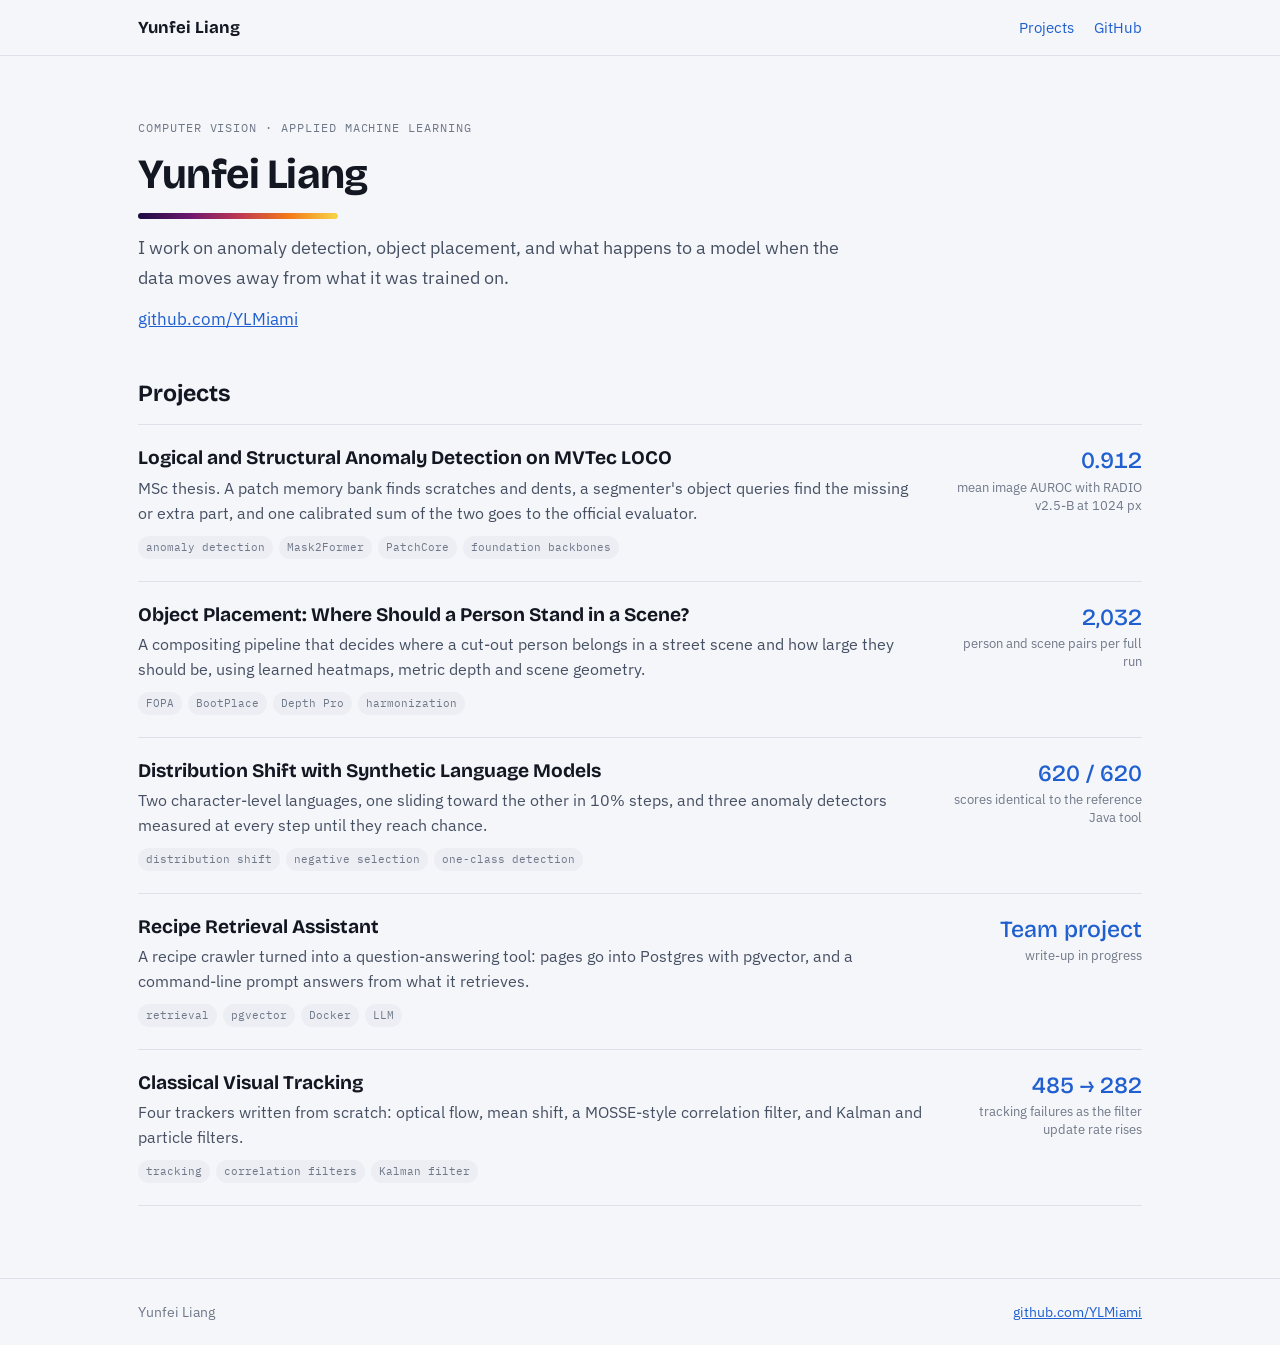
==== index.html @ 2e2fc44e "Add home page and five project pages Home page with project list, plus pages for LOCO anomaly detect" ====
<!doctype html>
<html lang="en">
<head>
<meta charset="utf-8">
<meta name="viewport" content="width=device-width, initial-scale=1">
<title>Yunfei Liang</title>
<meta name="description" content="Computer vision projects: anomaly detection, object placement and distribution shift.">
<meta property="og:title" content="Yunfei Liang">
<meta property="og:description" content="Computer vision projects: anomaly detection, object placement and distribution shift.">
<link rel="preconnect" href="https://fonts.googleapis.com"><link rel="preconnect" href="https://fonts.gstatic.com" crossorigin><link rel="stylesheet" href="https://fonts.googleapis.com/css2?family=Bricolage+Grotesque:opsz,wght@12..96,500;12..96,700&family=IBM+Plex+Sans:wght@400;500;600&family=IBM+Plex+Mono:wght@400;500&display=swap">
<link rel="stylesheet" href="assets/style.css">
</head>
<body>
<header class="top"><div class="wrap wide"><a class="brand" href="">Yunfei Liang</a><nav><a href="#projects">Projects</a><a href="https://github.com/YLMiami">GitHub</a></nav></div></header>
<main>
<div class="wrap wide">
<div class="intro">
  <span class="eyebrow">Computer vision · applied machine learning</span>
  <h1>Yunfei Liang</h1>
  <div class="scale" aria-hidden="true"></div>
  <p class="sub" style="max-width:720px">I work on anomaly detection, object placement, and what happens to a model when the data moves away from what it was trained on.</p>
  <p><a href="https://github.com/YLMiami">github.com/YLMiami</a></p>
</div>
<h2 id="projects">Projects</h2>
<div class="plist">
  <a class="proj" href="loco-anomaly/"><div><h3>Logical and Structural Anomaly Detection on MVTec LOCO</h3><p>MSc thesis. A patch memory bank finds scratches and dents, a segmenter's object queries find the missing or extra part, and one calibrated sum of the two goes to the official evaluator.</p><div class="tags"><span class="tag2">anomaly detection</span><span class="tag2">Mask2Former</span><span class="tag2">PatchCore</span><span class="tag2">foundation backbones</span></div></div><div class="fact"><b>0.912</b><span>mean image AUROC with RADIO v2.5-B at 1024 px</span></div></a>
  <a class="proj" href="object-placement/"><div><h3>Object Placement: Where Should a Person Stand in a Scene?</h3><p>A compositing pipeline that decides where a cut-out person belongs in a street scene and how large they should be, using learned heatmaps, metric depth and scene geometry.</p><div class="tags"><span class="tag2">FOPA</span><span class="tag2">BootPlace</span><span class="tag2">Depth Pro</span><span class="tag2">harmonization</span></div></div><div class="fact"><b>2,032</b><span>person and scene pairs per full run</span></div></a>
  <a class="proj" href="language-drift/"><div><h3>Distribution Shift with Synthetic Language Models</h3><p>Two character-level languages, one sliding toward the other in 10% steps, and three anomaly detectors measured at every step until they reach chance.</p><div class="tags"><span class="tag2">distribution shift</span><span class="tag2">negative selection</span><span class="tag2">one-class detection</span></div></div><div class="fact"><b>620 / 620</b><span>scores identical to the reference Java tool</span></div></a>
  <a class="proj" href="recipe-assistant/"><div><h3>Recipe Retrieval Assistant</h3><p>A recipe crawler turned into a question-answering tool: pages go into Postgres with pgvector, and a command-line prompt answers from what it retrieves.</p><div class="tags"><span class="tag2">retrieval</span><span class="tag2">pgvector</span><span class="tag2">Docker</span><span class="tag2">LLM</span></div></div><div class="fact"><b>Team project</b><span>write-up in progress</span></div></a>
  <a class="proj" href="tracking/"><div><h3>Classical Visual Tracking</h3><p>Four trackers written from scratch: optical flow, mean shift, a MOSSE-style correlation filter, and Kalman and particle filters.</p><div class="tags"><span class="tag2">tracking</span><span class="tag2">correlation filters</span><span class="tag2">Kalman filter</span></div></div><div class="fact"><b>485 → 282</b><span>tracking failures as the filter update rate rises</span></div></a>
</div>
</div>
</main>
<footer><div class="wrap wide"><span>Yunfei Liang</span><a href="https://github.com/YLMiami">github.com/YLMiami</a></div></footer>
</body>
</html>
---- assets/style.css ----
:root{
  --bg:#f5f6f9; --surface:#ffffff; --sunk:#eceef3;
  --ink:#131722; --ink-2:#465063; --ink-3:#6f7889; --line:#dde1e9;
  --accent:#1f5fd0; --accent-soft:#e7eefc; --warn:#8a4b00; --warn-soft:#fcefd8;
  --bar:#2a78d6; --bar-muted:#b6bfce;
  --display:"Bricolage Grotesque","Avenir Next","Segoe UI",system-ui,sans-serif;
  --body:"IBM Plex Sans","Segoe UI",system-ui,-apple-system,sans-serif;
  --mono:"IBM Plex Mono",ui-monospace,"SF Mono",Menlo,Consolas,monospace;
}
@media (prefers-color-scheme: dark){
  :root{
    --bg:#0f1218; --surface:#171b24; --sunk:#1e232e;
    --ink:#eceef3; --ink-2:#b6bdcb; --ink-3:#8a93a5; --line:#2b3140;
    --accent:#7aa7f7; --accent-soft:#1b2842; --warn:#f0b86a; --warn-soft:#33270f;
    --bar:#3987e5; --bar-muted:#4a5366; color-scheme:dark;
  }
}
*{box-sizing:border-box}
html{-webkit-text-size-adjust:100%}
body{margin:0;background:var(--bg);color:var(--ink);font-family:var(--body);font-size:17px;line-height:1.62}
img{max-width:100%;height:auto;display:block}
a{color:var(--accent)}
a:focus-visible,input:focus-visible{outline:2px solid var(--accent);outline-offset:2px}
code,.mono{font-family:var(--mono);font-size:.86em}
.wrap{max-width:820px;margin-inline:auto;padding-inline:max(18px,env(safe-area-inset-left,0px)) max(18px,env(safe-area-inset-right,0px))}
.wrap.wide{max-width:1040px}
.top{border-bottom:1px solid var(--line)}
.top .wrap{display:flex;flex-wrap:wrap;justify-content:space-between;align-items:center;gap:8px 20px;padding-block:14px}
.top a{text-decoration:none}
.brand{font-family:var(--display);font-weight:700;font-size:1.05rem;color:var(--ink)}
.top nav{display:flex;gap:20px;font-size:.95rem}
main{padding-block:44px 72px;display:flex;flex-direction:column;gap:30px}
main>.wrap{display:flex;flex-direction:column;gap:18px;width:100%}
h1,h2,h3{font-family:var(--display);line-height:1.15;margin:0;text-wrap:balance}
h1{font-size:clamp(1.8rem,4.6vw,2.6rem);font-weight:700;letter-spacing:-.02em}
h2{font-size:1.45rem;font-weight:700;margin-top:22px}
h3{font-size:1.08rem;font-weight:700}
p{margin:0}
ul{margin:0;padding-left:1.15em;display:flex;flex-direction:column;gap:8px}
.center{text-align:center}
.sub{font-size:1.14rem;color:var(--ink-2)}
.byline{color:var(--ink-2);font-size:.96rem}
.links{display:flex;flex-wrap:wrap;justify-content:center;gap:8px 20px;font-size:1rem}
.links a{text-decoration:none}.links a:hover{text-decoration:underline}
.links span{color:var(--ink-3)}
.tldr{color:var(--ink-2)}.tldr b{color:var(--ink)}
.eyebrow{font-family:var(--mono);font-size:.74rem;letter-spacing:.08em;text-transform:uppercase;color:var(--ink-3)}
.scale{height:6px;border-radius:3px;background:linear-gradient(90deg,#1b0c41,#6a176e,#bb3754,#f37819,#f6d746);width:200px;max-width:100%}
.tiles{display:grid;grid-template-columns:repeat(auto-fit,minmax(190px,1fr));gap:12px}
.tile{border:1px solid var(--line);border-radius:10px;padding:16px 14px;text-align:center;background:var(--surface)}
.tile .big{font-family:var(--display);font-size:1.6rem;font-weight:500;color:var(--accent);font-variant-numeric:tabular-nums}
.tile .cap{margin-top:4px}
.cap{font-size:.84rem;color:var(--ink-3);line-height:1.45}
figure{margin:0;display:flex;flex-direction:column;gap:8px}
figure img{border:1px solid var(--line);border-radius:10px;background:#ffffff;width:100%}
.note{background:var(--warn-soft);border-radius:8px;padding:12px 16px;font-size:.94rem}
.note b{color:var(--warn)}
.scroll{overflow-x:auto;border:1px solid var(--line);border-radius:10px;background:var(--surface)}
table{border-collapse:collapse;width:100%;font-size:.92rem}
th,td{text-align:left;padding:10px 14px;border-bottom:1px solid var(--line);vertical-align:top}
th{font-family:var(--mono);font-size:.72rem;letter-spacing:.06em;text-transform:uppercase;color:var(--ink-3);font-weight:500}
tr:last-child td{border-bottom:0}
td.num,th.num{text-align:right;font-variant-numeric:tabular-nums;white-space:nowrap}
tr.hl td{background:var(--accent-soft)}
.pipe{display:flex;flex-wrap:wrap;align-items:stretch;justify-content:center;gap:8px;font-size:.84rem}
.pipe .n{border:1px solid var(--line);border-radius:8px;padding:9px 11px;background:var(--surface);flex:1 1 120px;max-width:190px}
.pipe .n b{display:block;font-size:.9rem}
.pipe .n span{color:var(--ink-3);font-size:.78rem;line-height:1.35;display:block}
.pipe .ar{align-self:center;color:var(--ink-3);font-family:var(--mono)}
.chart{display:flex;flex-direction:column;gap:4px;background:var(--surface);border:1px solid var(--line);border-radius:10px;padding:16px}
.chart .ct{font-weight:600;font-size:.95rem}
.chart .cs{font-size:.8rem;color:var(--ink-3);margin-bottom:8px}
.row,.axis{display:grid;grid-template-columns:170px 1fr 54px;align-items:center;gap:10px;font-size:.84rem}
.row{padding:4px 0}
.row .lab{color:var(--ink-2)}
.row .val{text-align:right;font-variant-numeric:tabular-nums}
.track{position:relative;height:14px}
.track .rule{position:absolute;left:0;right:0;top:50%;height:1px;background:var(--line)}
.track .dot{position:absolute;top:50%;width:12px;height:12px;margin:-6px 0 0 -6px;border-radius:50%;background:var(--bar-muted);box-shadow:0 0 0 2px var(--surface)}
.track .dot.on{background:var(--bar)}
.axis{font-family:var(--mono);font-size:.68rem;color:var(--ink-3)}
.axis div:nth-child(2){display:flex;justify-content:space-between}
.ba{position:relative;border-radius:10px;overflow:hidden;border:1px solid var(--line);aspect-ratio:2/1}
.ba img{position:absolute;inset:0;width:100%;height:100%;object-fit:cover;border:0;border-radius:0}
.ba .after{position:absolute;inset:0;clip-path:inset(0 0 0 var(--pos,50%))}
.ba .bar{position:absolute;top:0;bottom:0;left:var(--pos,50%);width:2px;margin-left:-1px;background:#ffffff}
.ba .tag{position:absolute;top:10px;font-family:var(--mono);font-size:.72rem;padding:3px 9px;border-radius:99px;background:rgba(16,20,28,.72);color:#ffffff}
.ba .tag.l{left:10px}.ba .tag.r{right:10px}
.range{width:100%;accent-color:var(--accent);margin:0}
.code{background:var(--sunk);border:1px solid var(--line);border-radius:10px;overflow-x:auto}
.code pre{margin:0;padding:14px 16px;font-family:var(--mono);font-size:.82rem;line-height:1.55}
/* home */
.intro{display:flex;flex-direction:column;gap:14px;padding-block:18px 6px}
.plist{display:flex;flex-direction:column;border-top:1px solid var(--line)}
.proj{display:grid;grid-template-columns:1fr 190px;gap:8px 28px;padding:22px 0;border-bottom:1px solid var(--line);text-decoration:none;color:inherit;align-items:start}
.proj>*{min-width:0}
.proj h3{font-size:1.2rem;color:var(--ink)}
.proj:hover h3{color:var(--accent)}
.proj p{color:var(--ink-2);font-size:.98rem;margin-top:6px}
.proj .tags{display:flex;flex-wrap:wrap;gap:6px;margin-top:10px}
.tag2{font-family:var(--mono);font-size:.7rem;padding:2px 8px;border-radius:99px;background:var(--sunk);color:var(--ink-3)}
.proj .fact{text-align:right}
.proj .fact b{display:block;font-family:var(--display);font-weight:500;font-size:1.45rem;color:var(--accent);font-variant-numeric:tabular-nums;line-height:1.2}
.proj .fact span{font-size:.8rem;color:var(--ink-3);line-height:1.35;display:block;margin-top:4px}
footer{border-top:1px solid var(--line);color:var(--ink-3);font-size:.86rem}
footer .wrap{padding-block:22px;display:flex;flex-wrap:wrap;gap:8px 20px;justify-content:space-between}
@media (max-width:620px){
  body{font-size:16px}
  .proj{grid-template-columns:1fr}.proj .fact{text-align:left}
  .row,.axis{grid-template-columns:112px 1fr 48px}
}
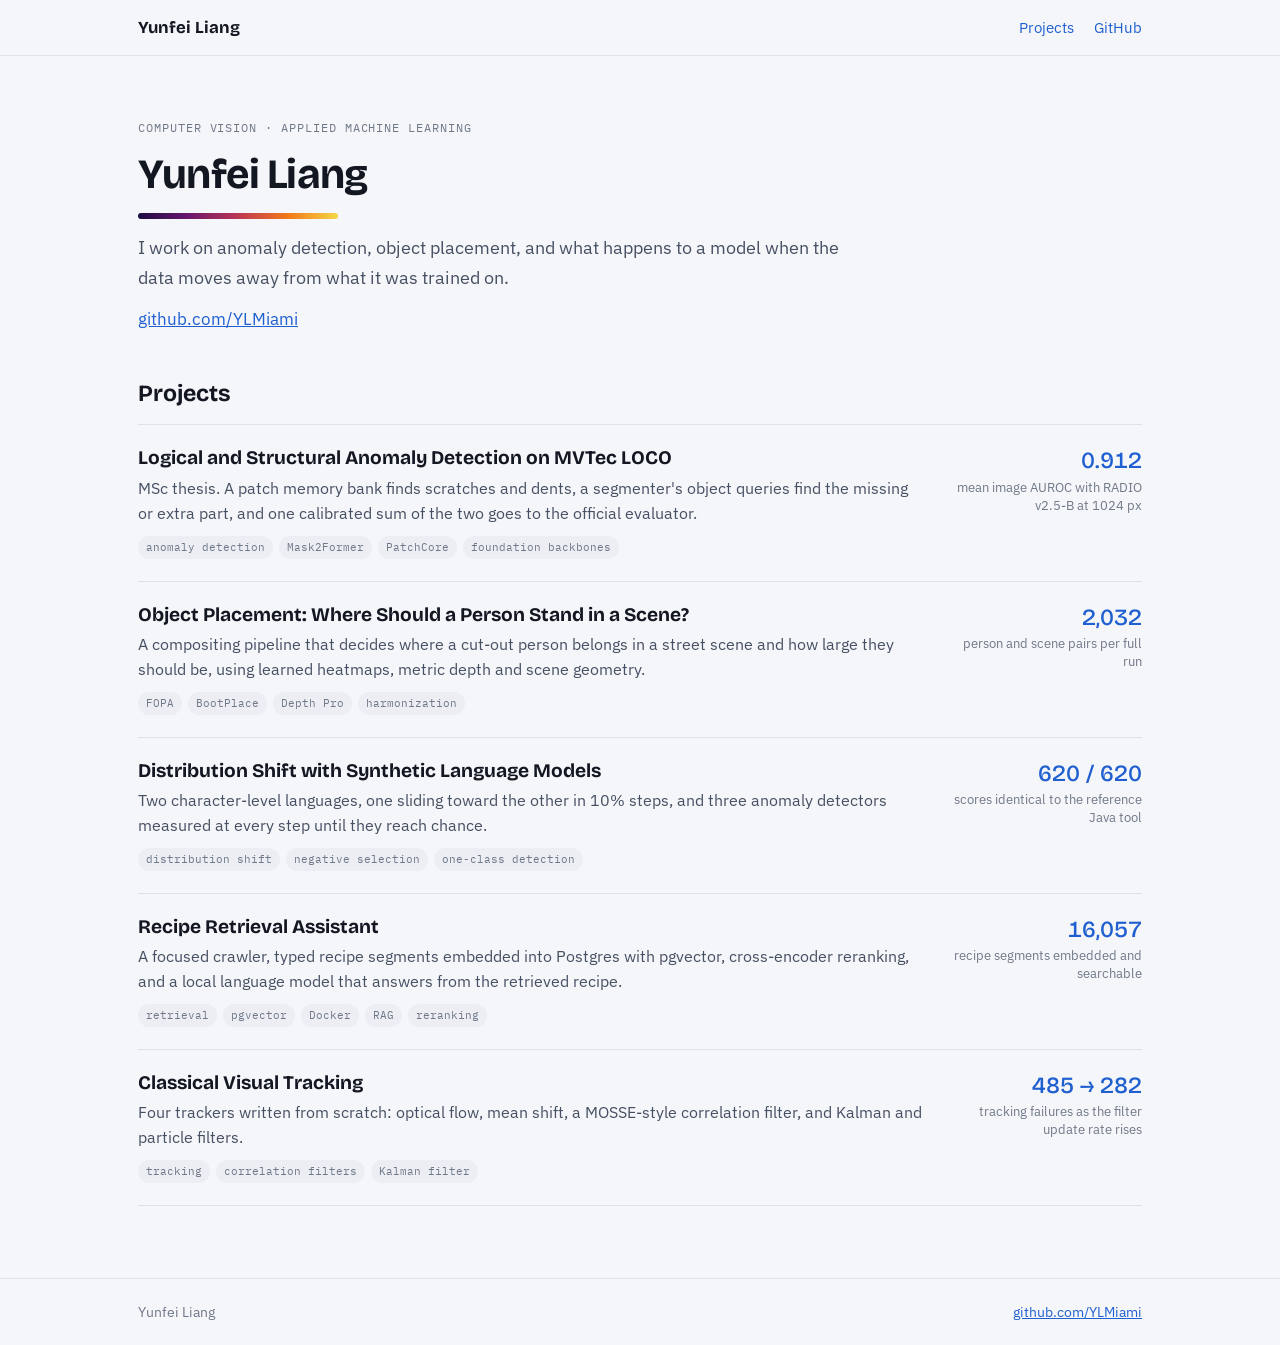
==== commit a0caeed5: "Fill in the recipe retrieval page from the team repository Co-Authored-By: Claude Fable 5.2 <noreply" ====
--- a/index.html
+++ b/index.html
@@ -26,7 +26,7 @@
   <a class="proj" href="loco-anomaly/"><div><h3>Logical and Structural Anomaly Detection on MVTec LOCO</h3><p>MSc thesis. A patch memory bank finds scratches and dents, a segmenter's object queries find the missing or extra part, and one calibrated sum of the two goes to the official evaluator.</p><div class="tags"><span class="tag2">anomaly detection</span><span class="tag2">Mask2Former</span><span class="tag2">PatchCore</span><span class="tag2">foundation backbones</span></div></div><div class="fact"><b>0.912</b><span>mean image AUROC with RADIO v2.5-B at 1024 px</span></div></a>
   <a class="proj" href="object-placement/"><div><h3>Object Placement: Where Should a Person Stand in a Scene?</h3><p>A compositing pipeline that decides where a cut-out person belongs in a street scene and how large they should be, using learned heatmaps, metric depth and scene geometry.</p><div class="tags"><span class="tag2">FOPA</span><span class="tag2">BootPlace</span><span class="tag2">Depth Pro</span><span class="tag2">harmonization</span></div></div><div class="fact"><b>2,032</b><span>person and scene pairs per full run</span></div></a>
   <a class="proj" href="language-drift/"><div><h3>Distribution Shift with Synthetic Language Models</h3><p>Two character-level languages, one sliding toward the other in 10% steps, and three anomaly detectors measured at every step until they reach chance.</p><div class="tags"><span class="tag2">distribution shift</span><span class="tag2">negative selection</span><span class="tag2">one-class detection</span></div></div><div class="fact"><b>620 / 620</b><span>scores identical to the reference Java tool</span></div></a>
-  <a class="proj" href="recipe-assistant/"><div><h3>Recipe Retrieval Assistant</h3><p>A recipe crawler turned into a question-answering tool: pages go into Postgres with pgvector, and a command-line prompt answers from what it retrieves.</p><div class="tags"><span class="tag2">retrieval</span><span class="tag2">pgvector</span><span class="tag2">Docker</span><span class="tag2">LLM</span></div></div><div class="fact"><b>Team project</b><span>write-up in progress</span></div></a>
+  <a class="proj" href="recipe-assistant/"><div><h3>Recipe Retrieval Assistant</h3><p>A focused crawler, typed recipe segments embedded into Postgres with pgvector, cross-encoder reranking, and a local language model that answers from the retrieved recipe.</p><div class="tags"><span class="tag2">retrieval</span><span class="tag2">pgvector</span><span class="tag2">Docker</span><span class="tag2">RAG</span><span class="tag2">reranking</span></div></div><div class="fact"><b>16,057</b><span>recipe segments embedded and searchable</span></div></a>
   <a class="proj" href="tracking/"><div><h3>Classical Visual Tracking</h3><p>Four trackers written from scratch: optical flow, mean shift, a MOSSE-style correlation filter, and Kalman and particle filters.</p><div class="tags"><span class="tag2">tracking</span><span class="tag2">correlation filters</span><span class="tag2">Kalman filter</span></div></div><div class="fact"><b>485 → 282</b><span>tracking failures as the filter update rate rises</span></div></a>
 </div>
 </div>
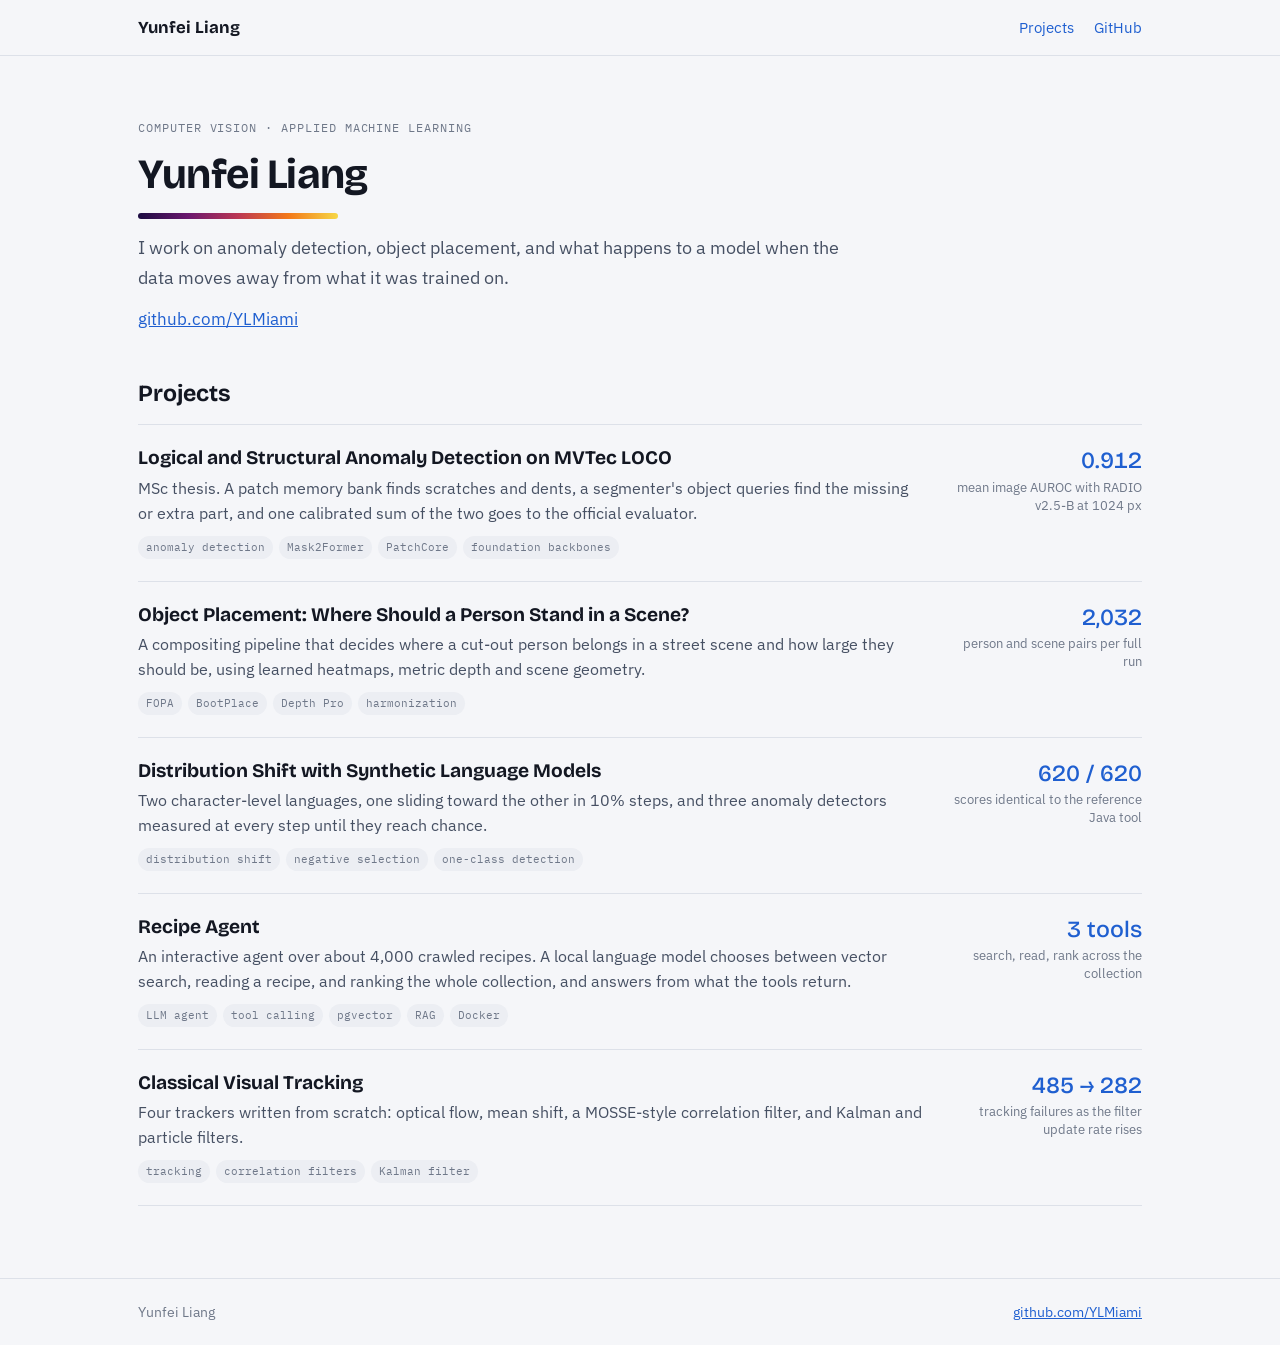
==== commit e6a22667: "Present the recipe project as an interactive agent Co-Authored-By: Claude Fable 5.2 <noreply@anthrop" ====
--- a/index.html
+++ b/index.html
@@ -26,7 +26,7 @@
   <a class="proj" href="loco-anomaly/"><div><h3>Logical and Structural Anomaly Detection on MVTec LOCO</h3><p>MSc thesis. A patch memory bank finds scratches and dents, a segmenter's object queries find the missing or extra part, and one calibrated sum of the two goes to the official evaluator.</p><div class="tags"><span class="tag2">anomaly detection</span><span class="tag2">Mask2Former</span><span class="tag2">PatchCore</span><span class="tag2">foundation backbones</span></div></div><div class="fact"><b>0.912</b><span>mean image AUROC with RADIO v2.5-B at 1024 px</span></div></a>
   <a class="proj" href="object-placement/"><div><h3>Object Placement: Where Should a Person Stand in a Scene?</h3><p>A compositing pipeline that decides where a cut-out person belongs in a street scene and how large they should be, using learned heatmaps, metric depth and scene geometry.</p><div class="tags"><span class="tag2">FOPA</span><span class="tag2">BootPlace</span><span class="tag2">Depth Pro</span><span class="tag2">harmonization</span></div></div><div class="fact"><b>2,032</b><span>person and scene pairs per full run</span></div></a>
   <a class="proj" href="language-drift/"><div><h3>Distribution Shift with Synthetic Language Models</h3><p>Two character-level languages, one sliding toward the other in 10% steps, and three anomaly detectors measured at every step until they reach chance.</p><div class="tags"><span class="tag2">distribution shift</span><span class="tag2">negative selection</span><span class="tag2">one-class detection</span></div></div><div class="fact"><b>620 / 620</b><span>scores identical to the reference Java tool</span></div></a>
-  <a class="proj" href="recipe-assistant/"><div><h3>Recipe Retrieval Assistant</h3><p>A focused crawler, typed recipe segments embedded into Postgres with pgvector, cross-encoder reranking, and a local language model that answers from the retrieved recipe.</p><div class="tags"><span class="tag2">retrieval</span><span class="tag2">pgvector</span><span class="tag2">Docker</span><span class="tag2">RAG</span><span class="tag2">reranking</span></div></div><div class="fact"><b>16,057</b><span>recipe segments embedded and searchable</span></div></a>
+  <a class="proj" href="recipe-assistant/"><div><h3>Recipe Agent</h3><p>An interactive agent over about 4,000 crawled recipes. A local language model chooses between vector search, reading a recipe, and ranking the whole collection, and answers from what the tools return.</p><div class="tags"><span class="tag2">LLM agent</span><span class="tag2">tool calling</span><span class="tag2">pgvector</span><span class="tag2">RAG</span><span class="tag2">Docker</span></div></div><div class="fact"><b>3 tools</b><span>search, read, rank across the collection</span></div></a>
   <a class="proj" href="tracking/"><div><h3>Classical Visual Tracking</h3><p>Four trackers written from scratch: optical flow, mean shift, a MOSSE-style correlation filter, and Kalman and particle filters.</p><div class="tags"><span class="tag2">tracking</span><span class="tag2">correlation filters</span><span class="tag2">Kalman filter</span></div></div><div class="fact"><b>485 → 282</b><span>tracking failures as the filter update rate rises</span></div></a>
 </div>
 </div>
